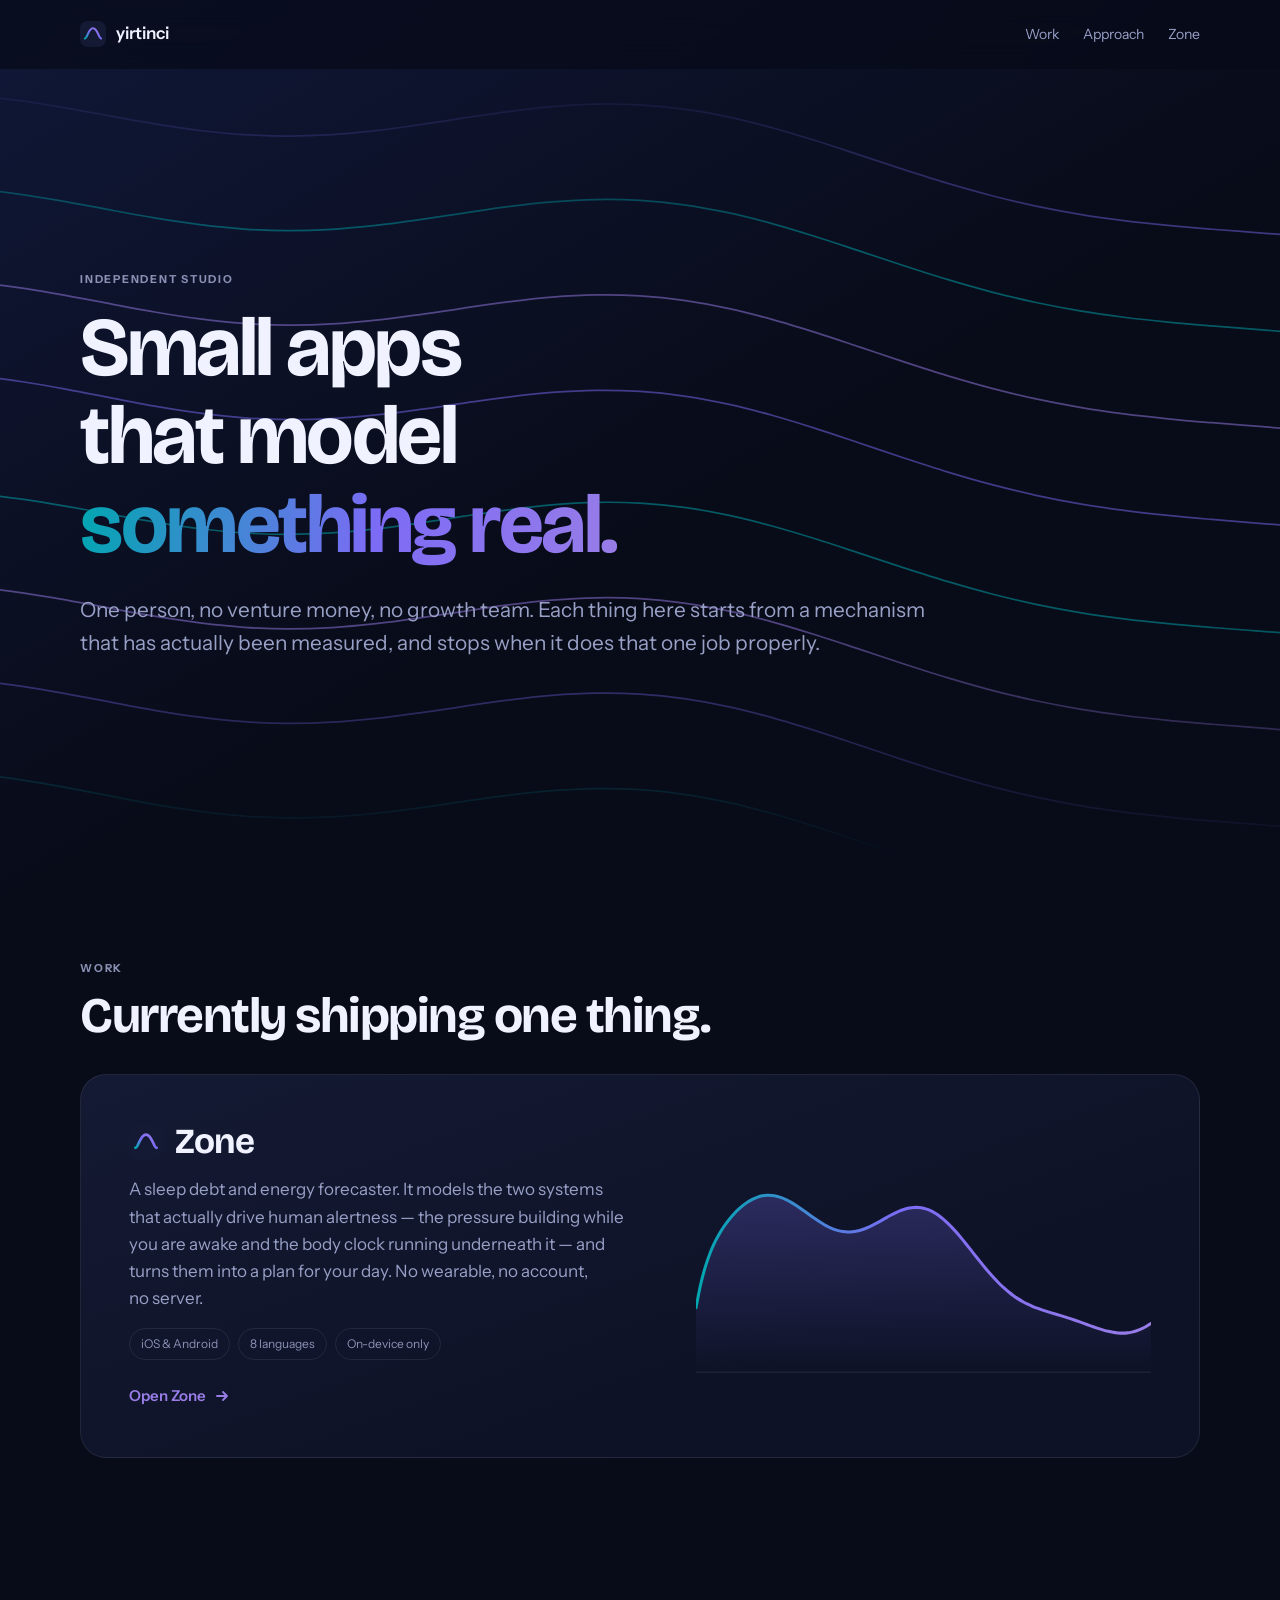
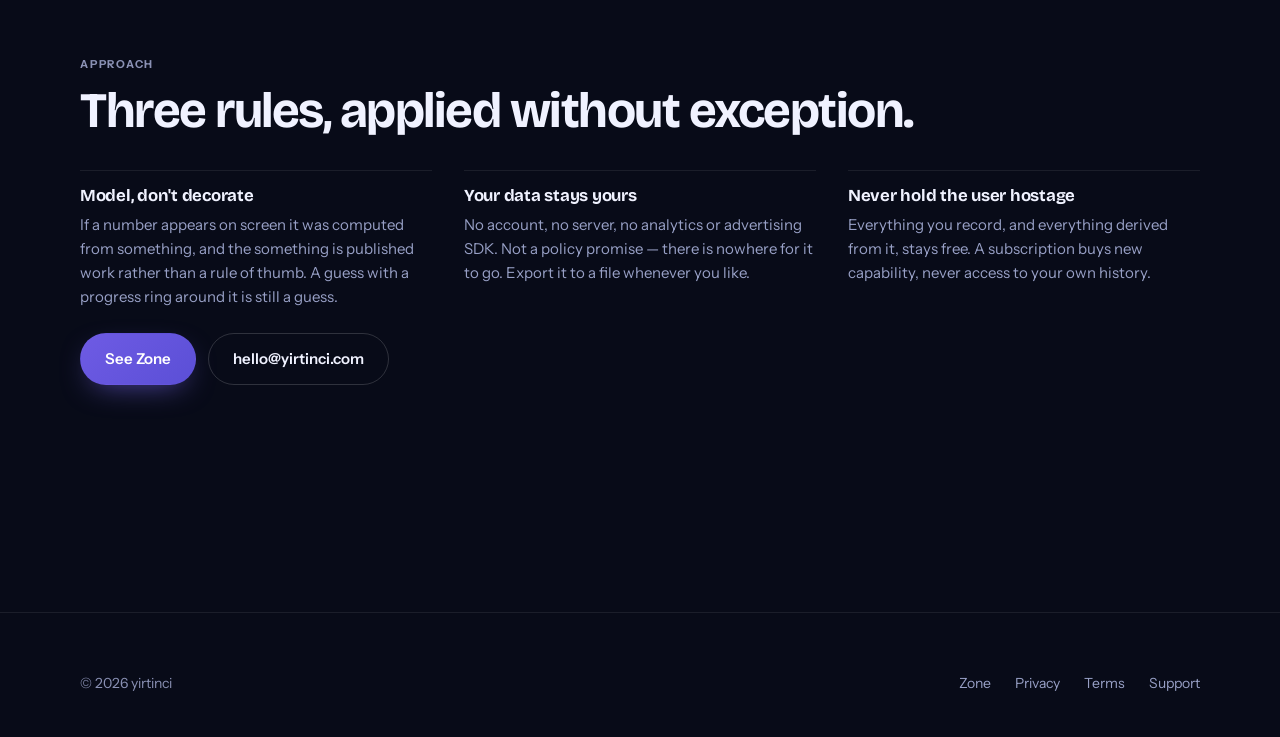
==== index.html @ d41a11e0 "Add files via upload" ====
<!doctype html>
<html lang="en">
  <head>
    <meta charset="utf-8" />
    <meta name="viewport" content="width=device-width, initial-scale=1, viewport-fit=cover" />
    <title>yirtinci</title>
    <meta
      name="description"
      content="A one-person studio building small, precise apps that model something real. Currently: Zone, a sleep debt and energy forecaster."
    />
    <meta name="theme-color" content="#080b18" />
    <link rel="canonical" href="https://yirtinci.com/" />

    <meta property="og:type" content="website" />
    <meta property="og:title" content="yirtinci" />
    <meta
      property="og:description"
      content="Small, precise apps that model something real. Currently: Zone."
    />
    <meta property="og:url" content="https://yirtinci.com/" />
    <meta name="twitter:card" content="summary_large_image" />

    <link rel="icon" href="/assets/zone-mark.svg" type="image/svg+xml" />
    <link rel="preconnect" href="https://fonts.googleapis.com" />
    <link rel="preconnect" href="https://fonts.gstatic.com" crossorigin />
    <link
      href="https://fonts.googleapis.com/css2?family=Bricolage+Grotesque:opsz,wght@12..96,600;12..96,700;12..96,800&family=Instrument+Sans:wght@400;500;600;700&display=swap"
      rel="stylesheet"
    />
    <link rel="stylesheet" href="/assets/base.css" />

    <style>
      /* The studio page is deliberately quieter than the product page. It has
         one job — say what this is and hand you to Zone — so it holds a single
         slow-moving idea rather than competing for attention. */

      .lead {
        position: relative;
        min-height: min(88svh, 820px);
        display: flex;
        flex-direction: column;
        justify-content: center;
        padding-block: var(--s-4xl);
      }
      .lead h1 {
        max-width: 15ch;
      }
      .lead h1 em {
        font-style: normal;
        background: linear-gradient(100deg, var(--teal), var(--primary) 55%, var(--violet));
        -webkit-background-clip: text;
        background-clip: text;
        color: transparent;
      }
      .lead .lede {
        margin-top: var(--s-xl);
      }

      /* A slow field of the same curve mathematics, drifting behind the page.
         It is the studio's one ornament and it is the product's own subject. */
      .field {
        position: absolute;
        inset: 0;
        z-index: -1;
        overflow: hidden;
        pointer-events: none;
        mask-image: linear-gradient(180deg, transparent, #000 22%, #000 70%, transparent);
        -webkit-mask-image: linear-gradient(180deg, transparent, #000 22%, #000 70%, transparent);
      }
      .field svg {
        position: absolute;
        left: 50%;
        top: 50%;
        width: 165vw;
        height: 105%;
        transform: translate(-50%, -50%);
      }
      .field path {
        fill: none;
        stroke-width: 1.15;
        opacity: 0.5;
      }

      /* --- work ------------------------------------------------------------ */

      section {
        padding-block: clamp(var(--s-4xl), 11vh, 130px);
      }
      .head {
        margin-bottom: var(--s-2xl);
      }
      .head h2 {
        margin-top: var(--s-md);
      }

      .work {
        display: block;
        text-decoration: none;
        border: 1px solid var(--line);
        border-radius: var(--r-xl);
        padding: clamp(var(--s-xl), 4vw, var(--s-3xl));
        background: linear-gradient(160deg, var(--surface), var(--bg-soft) 70%);
        position: relative;
        overflow: hidden;
        transition: border-color 0.35s var(--ease), transform 0.35s var(--ease);
      }
      .work:hover,
      .work:focus-visible {
        border-color: color-mix(in srgb, var(--primary) 55%, transparent);
        transform: translateY(-3px);
      }
      .work__grid {
        display: grid;
        gap: var(--s-2xl);
        grid-template-columns: minmax(0, 1fr) minmax(0, 0.85fr);
        align-items: center;
      }
      @media (max-width: 780px) {
        .work__grid {
          grid-template-columns: 1fr;
        }
      }
      .work__title {
        display: flex;
        align-items: center;
        gap: var(--s-md);
        margin-bottom: var(--s-lg);
      }
      .work__title h3 {
        font-size: clamp(1.6rem, 3.4vw, 2.2rem);
        letter-spacing: -0.03em;
      }
      .work p {
        color: var(--muted);
        max-width: 46ch;
      }
      .work__meta {
        display: flex;
        flex-wrap: wrap;
        gap: var(--s-sm);
        margin-top: var(--s-lg);
      }
      .work__meta span {
        font-size: 12px;
        padding: 5px 11px;
        border-radius: var(--r-pill);
        border: 1px solid var(--line);
        color: var(--faint);
      }
      .work__go {
        display: inline-flex;
        align-items: center;
        gap: 8px;
        margin-top: var(--s-xl);
        font-weight: 600;
        font-size: 15px;
        color: var(--violet);
      }
      .work__go svg {
        transition: transform 0.3s var(--ease);
      }
      .work:hover .work__go svg,
      .work:focus-visible .work__go svg {
        transform: translateX(4px);
      }
      .work__art svg {
        display: block;
        width: 100%;
        height: auto;
      }

      /* --- principles ------------------------------------------------------ */

      .principles {
        display: grid;
        gap: var(--s-xl) var(--s-2xl);
        grid-template-columns: repeat(auto-fit, minmax(250px, 1fr));
      }
      .principle {
        border-top: 1px solid var(--line);
        padding-top: var(--s-lg);
      }
      .principle h3 {
        font-size: 1.05rem;
        margin-bottom: var(--s-sm);
      }
      .principle p {
        color: var(--muted);
        font-size: 15px;
      }

      .contact {
        display: flex;
        flex-wrap: wrap;
        gap: var(--s-md);
        margin-top: var(--s-xl);
      }
    </style>
  </head>

  <body>
    <a class="skip" href="#main">Skip to content</a>
    <header class="nav" id="nav">
      <div class="wrap nav__in">
        <a class="brand" href="/">
          <svg class="brand__mark" viewBox="0 0 32 32" aria-hidden="true">
            <defs>
              <linearGradient id="bm" x1="0" y1="1" x2="1" y2="0">
                <stop offset="0" stop-color="#00A7AF" />
                <stop offset="0.5" stop-color="#7C6BF5" />
                <stop offset="1" stop-color="#987DE7" />
              </linearGradient>
            </defs>
            <rect width="32" height="32" rx="9" fill="#141A33" />
            <path d="M6 21.5C9 21.5 10.2 9 16 9c5.8 0 7 12.5 10 12.5" fill="none" stroke="url(#bm)" stroke-width="2.6" stroke-linecap="round" />
          </svg>
          <span>yirtinci</span>
        </a>
        <nav class="nav__links" aria-label="Sections">
          <a href="#work">Work</a>
          <a href="#how">Approach</a>
          <a href="/zone/">Zone</a>
        </nav>
      </div>
    </header>

    <main id="main">
      <section class="lead">
        <div class="field" aria-hidden="true" id="field"></div>
        <div class="wrap">
          <p class="eyebrow">Independent studio</p>
          <h1 style="margin-top: var(--s-lg)">
            Small apps that model <em>something real.</em>
          </h1>
          <p class="lede">
            One person, no venture money, no growth team. Each thing here starts from a mechanism
            that has actually been measured, and stops when it does that one job properly.
          </p>
        </div>
      </section>

      <section id="work">
        <div class="wrap">
          <div class="head reveal">
            <p class="eyebrow">Work</p>
            <h2>Currently shipping one thing.</h2>
          </div>

          <a class="work reveal" href="/zone/">
            <div class="work__grid">
              <div>
                <div class="work__title">
                  <svg width="34" height="34" viewBox="0 0 32 32" aria-hidden="true">
                    <defs>
                      <linearGradient id="wm" x1="0" y1="1" x2="1" y2="0">
                        <stop offset="0" stop-color="#00A7AF" />
                        <stop offset="0.5" stop-color="#7C6BF5" />
                        <stop offset="1" stop-color="#987DE7" />
                      </linearGradient>
                    </defs>
                    <rect width="32" height="32" rx="9" fill="#141A33" />
                    <path d="M6 21.5C9 21.5 10.2 9 16 9c5.8 0 7 12.5 10 12.5" fill="none" stroke="url(#wm)" stroke-width="2.6" stroke-linecap="round" />
                  </svg>
                  <h3>Zone</h3>
                </div>
                <p>
                  A sleep debt and energy forecaster. It models the two systems that actually drive
                  human alertness — the pressure building while you are awake and the body clock
                  running underneath it — and turns them into a plan for your day. No wearable, no
                  account, no server.
                </p>
                <div class="work__meta">
                  <span>iOS &amp; Android</span>
                  <span>8 languages</span>
                  <span>On-device only</span>
                </div>
                <span class="work__go">
                  Open Zone
                  <svg width="16" height="16" viewBox="0 0 16 16" fill="none" aria-hidden="true">
                    <path d="M3 8h10M9 4l4 4-4 4" stroke="currentColor" stroke-width="1.8" stroke-linecap="round" stroke-linejoin="round" />
                  </svg>
                </span>
              </div>
              <div class="work__art" id="workArt" aria-hidden="true"></div>
            </div>
          </a>
        </div>
      </section>

      <section id="how">
        <div class="wrap">
          <div class="head reveal">
            <p class="eyebrow">Approach</p>
            <h2>Three rules, applied without exception.</h2>
          </div>
          <div class="principles">
            <div class="principle reveal">
              <h3>Model, don't decorate</h3>
              <p>
                If a number appears on screen it was computed from something, and the something is
                published work rather than a rule of thumb. A guess with a progress ring around it is
                still a guess.
              </p>
            </div>
            <div class="principle reveal" style="--d: 90ms">
              <h3>Your data stays yours</h3>
              <p>
                No account, no server, no analytics or advertising SDK. Not a policy promise — there
                is nowhere for it to go. Export it to a file whenever you like.
              </p>
            </div>
            <div class="principle reveal" style="--d: 180ms">
              <h3>Never hold the user hostage</h3>
              <p>
                Everything you record, and everything derived from it, stays free. A subscription
                buys new capability, never access to your own history.
              </p>
            </div>
          </div>

          <div class="contact reveal" style="--d: 240ms">
            <a class="btn btn--primary" href="/zone/">See Zone</a>
            <a class="btn btn--quiet" href="mailto:hello@yirtinci.com">hello@yirtinci.com</a>
          </div>
        </div>
      </section>
    </main>

    <footer class="footer">
      <div class="wrap footer__row">
        <p>© <span id="year">2026</span> yirtinci</p>
        <nav aria-label="Links" style="display: flex; gap: var(--s-xl); flex-wrap: wrap">
          <a href="/zone/">Zone</a>
          <a href="/zone/privacy.html">Privacy</a>
          <a href="/zone/terms.html">Terms</a>
          <a href="mailto:support@yirtinci.com">Support</a>
        </nav>
      </div>
    </footer>

    <script type="module">
      import { forecast, smoothPath } from '/assets/forecast.js';

      const reduced = matchMedia('(prefers-reduced-motion: reduce)').matches;
      const NS = 'http://www.w3.org/2000/svg';
      const el = (n, a = {}) => {
        const e = document.createElementNS(NS, n);
        for (const [k, v] of Object.entries(a)) e.setAttribute(k, v);
        return e;
      };
      document.getElementById('year').textContent = String(new Date().getFullYear());

      /* --- the drifting field ---------------------------------------------
         Nine real forecasts, one per wake hour from 04:00 to 12:00. The field
         is not an abstract pattern: it is what the studio's only product
         computes, for nine different people. */
      function field() {
        const host = document.getElementById('field');
        const W = 1400;
        const H = 700;
        const svg = el('svg', { viewBox: `0 0 ${W} ${H}`, preserveAspectRatio: 'xMidYMid slice' });

        for (let i = 0; i < 9; i++) {
          const wake = 4 + i;
          const { points } = forecast({ wakeHour: wake, sleepHours: 6.5 + (i % 4) * 0.5, step: 0.5 });
          const yOff = 70 + i * 66;
          const xy = points.map((p) => ({
            x: (p.t / 24) * W,
            y: yOff + (1 - p.v / 100) * 150,
          }));
          const path = el('path', {
            d: smoothPath(xy),
            stroke: i % 3 === 0 ? '#7C6BF5' : i % 3 === 1 ? '#00A7AF' : '#987DE7',
            opacity: 0.34 - Math.abs(i - 4) * 0.03,
          });
          svg.appendChild(path);

          if (!reduced) {
            const len = path.getTotalLength();
            path.style.strokeDasharray = `${len}`;
            path.style.strokeDashoffset = `${len}`;
            path.style.transition = `stroke-dashoffset 2.6s var(--ease) ${i * 110}ms`;
            requestAnimationFrame(() => {
              path.style.strokeDashoffset = '0';
            });
          }
        }
        host.appendChild(svg);
      }

      /* --- the card's artwork: one clean curve ----------------------------- */
      function art() {
        const host = document.getElementById('workArt');
        const W = 420;
        const H = 240;
        const { points } = forecast({ wakeHour: 7, sleepHours: 7.5 });
        const svg = el('svg', { viewBox: `0 0 ${W} ${H}` });
        const defs = el('defs');
        defs.innerHTML = `
          <linearGradient id="al" x1="0" y1="0" x2="1" y2="0">
            <stop offset="0" stop-color="#00A7AF"/><stop offset="0.45" stop-color="#7C6BF5"/><stop offset="1" stop-color="#987DE7"/>
          </linearGradient>
          <linearGradient id="af" x1="0" y1="0" x2="0" y2="1">
            <stop offset="0" stop-color="#7C6BF5" stop-opacity="0.26"/><stop offset="1" stop-color="#7C6BF5" stop-opacity="0"/>
          </linearGradient>`;
        svg.appendChild(defs);

        const xy = points.map((p) => ({ x: (p.t / 24) * W, y: 26 + (1 - p.v / 100) * (H - 70) }));
        const d = smoothPath(xy);
        svg.appendChild(el('path', { d: `${d} L ${W} ${H - 22} L 0 ${H - 22} Z`, fill: 'url(#af)' }));
        svg.appendChild(el('path', { d, fill: 'none', stroke: 'url(#al)', 'stroke-width': 2.8, 'stroke-linecap': 'round' }));
        svg.appendChild(el('line', { x1: 0, y1: H - 22, x2: W, y2: H - 22, stroke: 'rgba(255,255,255,0.08)' }));
        host.appendChild(svg);
      }

      function reveals() {
        const io = new IntersectionObserver(
          (entries) => {
            for (const e of entries)
              if (e.isIntersecting) {
                e.target.classList.add('is-in');
                io.unobserve(e.target);
              }
          },
          { threshold: 0.15, rootMargin: '0px 0px -8% 0px' },
        );
        document.querySelectorAll('.reveal').forEach((n) => io.observe(n));

        const nav = document.getElementById('nav');
        const onScroll = () => nav.setAttribute('data-scrolled', String(window.scrollY > 8));
        onScroll();
        addEventListener('scroll', onScroll, { passive: true });
      }

      field();
      art();
      reveals();
    </script>
  </body>
</html>
---- assets/base.css ----
/* -----------------------------------------------------------------------------
   yirtinci.com — shared foundation

   The palette is not a web palette. It is lifted verbatim from the app's dark
   theme, which was computed in OKLCH rather than picked: every accent clears
   4.5:1 against every surface it lands on, and the four sleep-stage colours are
   separated by at least ΔE 8 under all three common colour-vision deficiencies.
   Keeping the site on the same values means the marketing page and the product
   are demonstrably the same object, and it means the contrast work is already
   done.
   -------------------------------------------------------------------------- */

:root {
  /* surfaces */
  --bg: #080b18;
  --bg-soft: #0d1226;
  --surface: #141a33;
  --surface-high: #1c2342;
  --ambient: #101838;

  /* ink */
  --text: #f0f2ff;
  --muted: #98a0c6;
  --faint: #8a91b4;

  /* accents */
  --primary: #7c6bf5;
  --primary-deep: #5b4fd6;
  --primary-button: #6e5be4;
  --violet: #987de7;
  --indigo: #6375f2;
  --teal: #00a7af;
  --sun: #b09018;
  --amber: #cf7210;
  --rose: #f2555a;
  --mint: #3cac56;

  --line: rgba(255, 255, 255, 0.08);
  --line-strong: rgba(255, 255, 255, 0.16);

  /* the app's spacing scale */
  --s-xs: 4px;
  --s-sm: 8px;
  --s-md: 12px;
  --s-lg: 16px;
  --s-xl: 24px;
  --s-2xl: 32px;
  --s-3xl: 48px;
  --s-4xl: 80px;
  --s-5xl: 128px;

  --r-sm: 8px;
  --r-md: 12px;
  --r-lg: 18px;
  --r-xl: 26px;
  --r-pill: 999px;

  --page: 1120px;
  --ease: cubic-bezier(0.22, 1, 0.36, 1);
}

*,
*::before,
*::after {
  box-sizing: border-box;
}

html {
  -webkit-text-size-adjust: 100%;
  scroll-behavior: smooth;
}

body {
  margin: 0;
  background: var(--bg);
  color: var(--text);
  font-family: 'Instrument Sans', ui-sans-serif, system-ui, -apple-system, 'Segoe UI', sans-serif;
  font-size: 17px;
  line-height: 1.6;
  -webkit-font-smoothing: antialiased;
  text-rendering: optimizeLegibility;
  overflow-x: hidden;
}

/* The ambient wash the app paints behind every screen. */
body::before {
  content: '';
  position: fixed;
  inset: 0;
  background: linear-gradient(150deg, var(--ambient) 0%, var(--bg) 55%);
  z-index: -1;
  pointer-events: none;
}

h1,
h2,
h3 {
  font-family: 'Bricolage Grotesque', 'Instrument Sans', ui-sans-serif, system-ui, sans-serif;
  font-weight: 700;
  line-height: 1.06;
  letter-spacing: -0.03em;
  margin: 0;
  text-wrap: balance;
}

h1 {
  font-size: clamp(2.6rem, 7.2vw, 5.2rem);
}
h2 {
  font-size: clamp(1.9rem, 4.2vw, 3.1rem);
}
h3 {
  font-size: clamp(1.15rem, 2vw, 1.4rem);
  letter-spacing: -0.015em;
}

p {
  margin: 0;
  text-wrap: pretty;
}

a {
  color: inherit;
}

/* Numbers are data here, not decoration: line them up. */
.tabular {
  font-variant-numeric: tabular-nums;
  font-feature-settings: 'tnum' 1;
}

.wrap {
  width: min(100% - 2 * var(--s-xl), var(--page));
  margin-inline: auto;
}

.eyebrow {
  font-size: 11px;
  font-weight: 700;
  letter-spacing: 0.16em;
  text-transform: uppercase;
  color: var(--faint);
  margin: 0;
}

.lede {
  font-size: clamp(1.05rem, 1.7vw, 1.3rem);
  color: var(--muted);
  max-width: 62ch;
}

/* A skip link that is invisible until focused, and unmissable once it is.
   Parking it off-screen with no focus style, as it was, means a keyboard user
   tabs onto a control they cannot see -- worse than not having one. */
.skip {
  position: absolute;
  left: var(--s-lg);
  top: -80px;
  z-index: 100;
  display: inline-flex;
  align-items: center;
  min-height: 44px;
  padding: 0 var(--s-lg);
  border-radius: var(--r-pill);
  background: var(--surface-high);
  border: 1px solid var(--primary);
  color: var(--text);
  font-size: 14px;
  font-weight: 600;
  text-decoration: none;
  transition: top 0.2s var(--ease);
}
.skip:focus-visible {
  top: var(--s-md);
}

/* --- site chrome ---------------------------------------------------------- */

.nav {
  position: sticky;
  top: 0;
  z-index: 40;
  backdrop-filter: blur(14px);
  -webkit-backdrop-filter: blur(14px);
  background: color-mix(in srgb, var(--bg) 72%, transparent);
  border-bottom: 1px solid transparent;
  transition: border-color 0.3s var(--ease), background 0.3s var(--ease);
}
.nav[data-scrolled='true'] {
  border-bottom-color: var(--line);
}
.nav__in {
  display: flex;
  align-items: center;
  justify-content: space-between;
  gap: var(--s-lg);
  height: 68px;
}
.nav__links {
  display: flex;
  align-items: center;
  gap: var(--s-xl);
  font-size: 14px;
}
/* 44pt is the floor on a touch screen, and a nav link that is 38 tall is a
   link people miss. Padding rather than height keeps the row visually the same. */
.nav__links a {
  color: var(--muted);
  text-decoration: none;
  transition: color 0.2s var(--ease);
  display: inline-flex;
  align-items: center;
  min-height: 44px;
}
.nav__links a:hover,
.nav__links a:focus-visible {
  color: var(--text);
}

.brand {
  display: inline-flex;
  align-items: center;
  min-height: 44px;
  gap: 10px;
  text-decoration: none;
  font-weight: 600;
  letter-spacing: -0.01em;
}
.brand__mark {
  display: block;
  width: 26px;
  height: 26px;
  flex: none;
}

.footer {
  border-top: 1px solid var(--line);
  padding: var(--s-3xl) 0 var(--s-2xl);
  margin-top: var(--s-5xl);
  color: var(--faint);
  font-size: 14px;
}
.footer a {
  color: var(--muted);
  text-decoration: none;
  display: inline-flex;
  align-items: center;
  min-height: 44px;
}
.footer a:hover,
.footer a:focus-visible {
  color: var(--text);
  text-decoration: underline;
  text-underline-offset: 3px;
}
.footer__row {
  display: flex;
  flex-wrap: wrap;
  gap: var(--s-lg) var(--s-xl);
  align-items: baseline;
  justify-content: space-between;
}

/* --- buttons -------------------------------------------------------------- */

.btn {
  display: inline-flex;
  align-items: center;
  justify-content: center;
  gap: var(--s-sm);
  min-height: 52px;
  padding: 0 var(--s-xl);
  border-radius: var(--r-pill);
  border: 1px solid transparent;
  font: inherit;
  font-size: 15px;
  font-weight: 600;
  text-decoration: none;
  cursor: pointer;
  transition: transform 0.25s var(--ease), box-shadow 0.25s var(--ease),
    background 0.25s var(--ease), border-color 0.25s var(--ease);
}
.btn--primary {
  /* Same gradient and same white ink as the app's primary button, tuned so the
     label clears 4.5:1 at both stops rather than only at the deep end. */
  background: linear-gradient(135deg, var(--primary-button), var(--primary-deep));
  color: #fff;
  box-shadow: 0 10px 30px -12px rgba(124, 107, 245, 0.7);
}
.btn--primary:hover,
.btn--primary:focus-visible {
  transform: translateY(-2px);
  box-shadow: 0 18px 40px -14px rgba(124, 107, 245, 0.85);
}
.btn--quiet {
  background: transparent;
  border-color: var(--line-strong);
  color: var(--text);
}
.btn--quiet:hover,
.btn--quiet:focus-visible {
  border-color: var(--primary);
  transform: translateY(-2px);
}

:focus-visible {
  outline: 2px solid var(--primary);
  outline-offset: 3px;
  border-radius: 4px;
}

/* --- cards ---------------------------------------------------------------- */

.card {
  background: var(--surface);
  border: 1px solid var(--line);
  border-radius: var(--r-lg);
  padding: var(--s-xl);
}

/* --- reveal --------------------------------------------------------------- */

.reveal {
  opacity: 0;
  transform: translateY(18px);
  transition: opacity 0.75s var(--ease), transform 0.75s var(--ease);
  transition-delay: var(--d, 0ms);
}
.reveal.is-in {
  opacity: 1;
  transform: none;
}

/* --- prose (legal pages) -------------------------------------------------- */

.prose {
  max-width: 68ch;
}
.prose h2 {
  font-size: clamp(1.4rem, 2.6vw, 1.9rem);
  margin: var(--s-3xl) 0 var(--s-md);
}
.prose h3 {
  margin: var(--s-xl) 0 var(--s-sm);
}
.prose p,
.prose li {
  color: var(--muted);
  margin-bottom: var(--s-md);
}
.prose ul {
  padding-left: 1.2em;
  margin: 0 0 var(--s-lg);
}
.prose strong {
  color: var(--text);
  font-weight: 600;
}
.prose a {
  color: var(--violet);
  text-underline-offset: 3px;
}

/* --- motion --------------------------------------------------------------- */

/* WCAG 2.3.3. The app honours the same setting; a marketing page that ignores
   it while the product respects it would be saying two different things. */
@media (prefers-reduced-motion: reduce) {
  html {
    scroll-behavior: auto;
  }
  *,
  *::before,
  *::after {
    animation-duration: 0.001ms !important;
    animation-iteration-count: 1 !important;
    transition-duration: 0.001ms !important;
  }
  .reveal {
    opacity: 1;
    transform: none;
  }
}
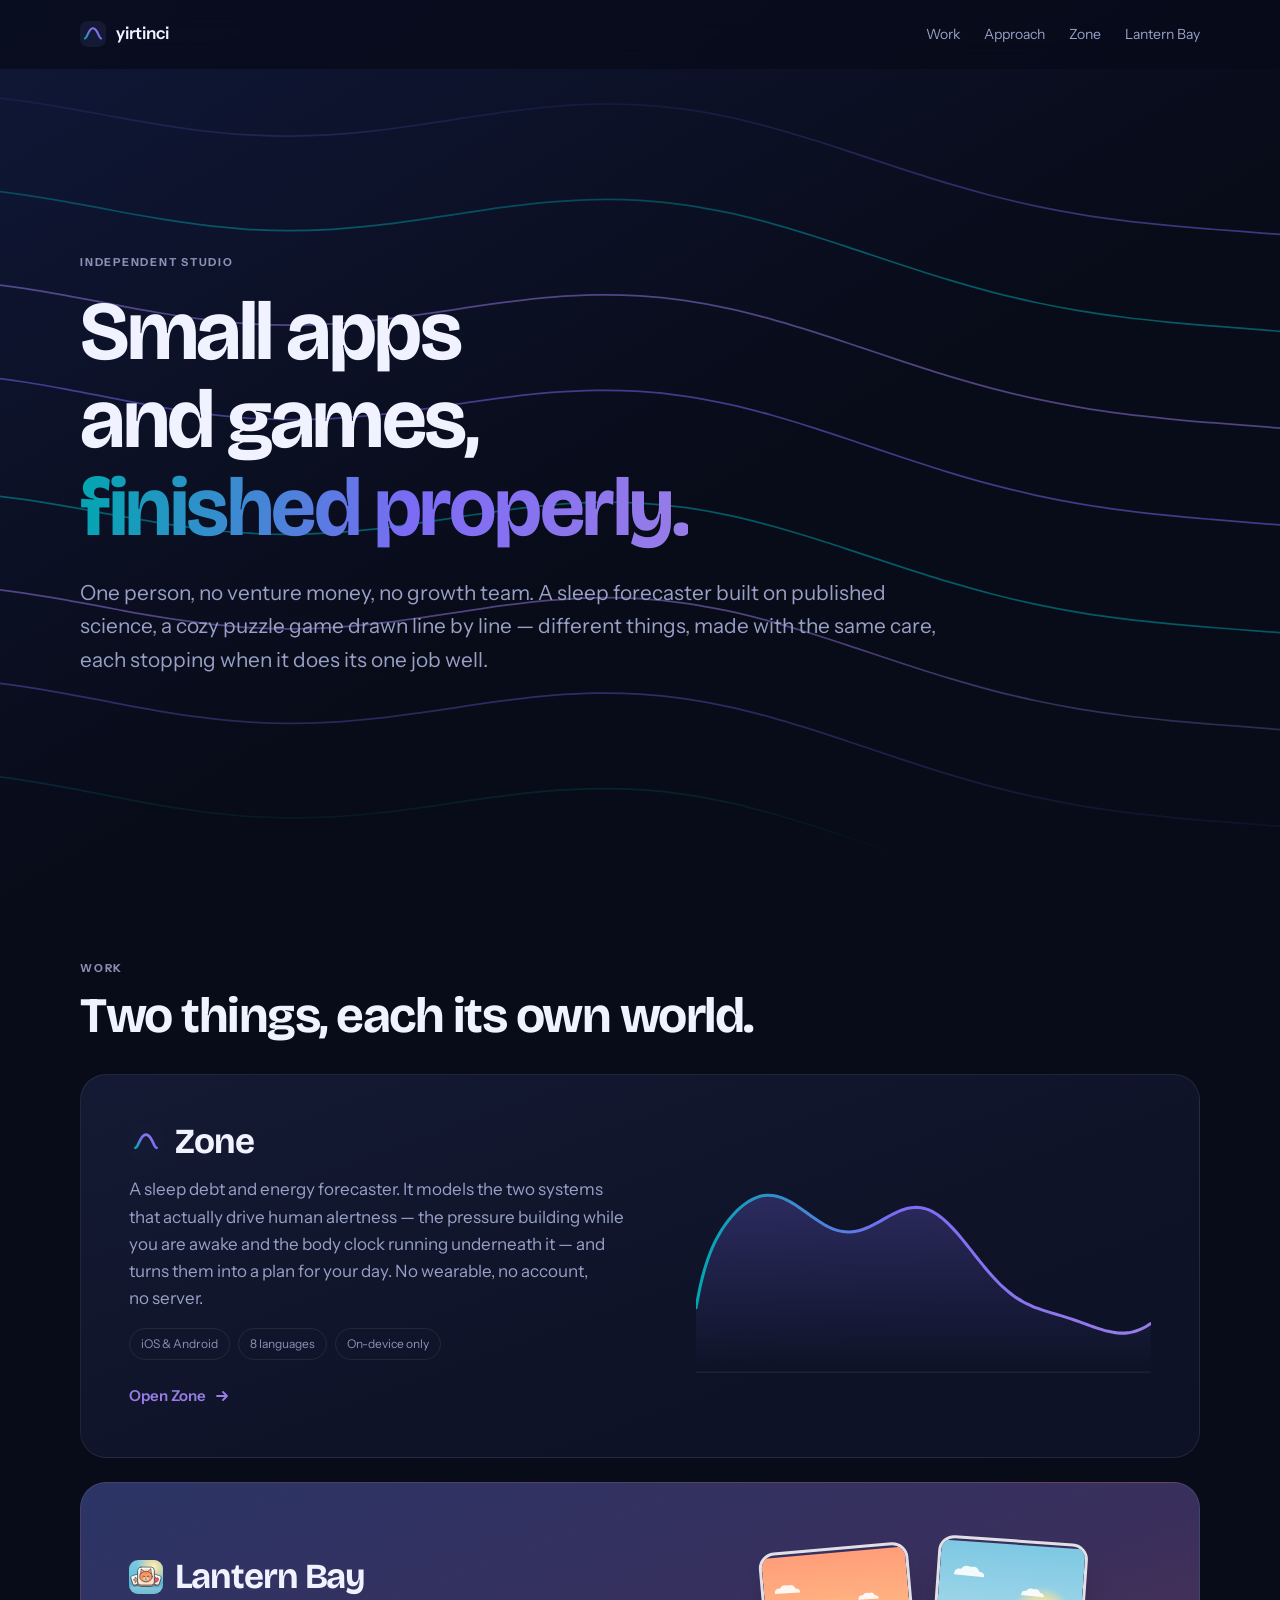
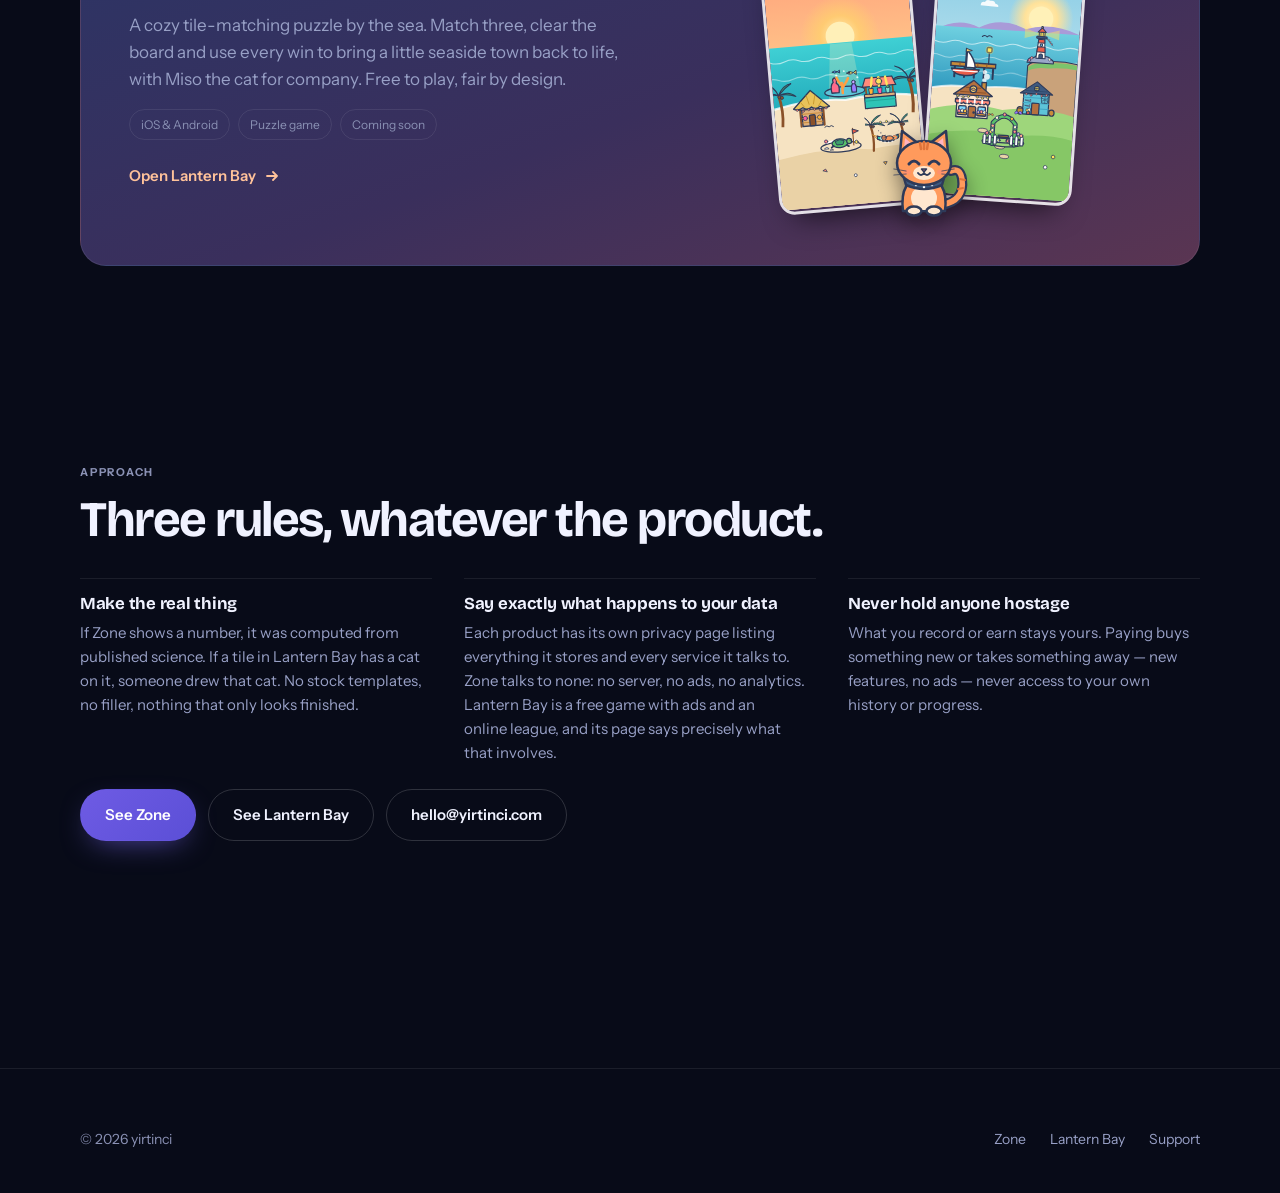
==== commit 511cae7b: "Add Lantern Bay pages and make the homepage studio-wide - /lanternbay/: product page in the game's o" ====
--- a/index.html
+++ b/index.html
@@ -6,7 +6,7 @@
     <title>yirtinci</title>
     <meta
       name="description"
-      content="A one-person studio building small, precise apps that model something real. Currently: Zone, a sleep debt and energy forecaster."
+      content="A one-person studio making small, carefully finished apps and games. Zone, a sleep debt and energy forecaster, and Lantern Bay, a cozy tile-matching puzzle."
     />
     <meta name="theme-color" content="#080b18" />
     <link rel="canonical" href="https://yirtinci.com/" />
@@ -15,7 +15,7 @@
     <meta property="og:title" content="yirtinci" />
     <meta
       property="og:description"
-      content="Small, precise apps that model something real. Currently: Zone."
+      content="Small apps and games, finished properly. Zone and Lantern Bay."
     />
     <meta property="og:url" content="https://yirtinci.com/" />
     <meta name="twitter:card" content="summary_large_image" />
@@ -30,9 +30,10 @@
     <link rel="stylesheet" href="/assets/base.css" />
 
     <style>
-      /* The studio page is deliberately quieter than the product page. It has
-         one job — say what this is and hand you to Zone — so it holds a single
-         slow-moving idea rather than competing for attention. */
+      /* The studio page is deliberately quieter than the product pages. It has
+         one job — say what this is and hand you to a product — so it holds a
+         single slow-moving idea rather than competing for attention. Each
+         product page then speaks in its own colours. */
 
       .lead {
         position: relative;
@@ -56,8 +57,8 @@
         margin-top: var(--s-xl);
       }
 
-      /* A slow field of the same curve mathematics, drifting behind the page.
-         It is the studio's one ornament and it is the product's own subject. */
+      /* A slow field of Zone's curve mathematics, drifting behind the page.
+         It is the studio's one ornament. */
       .field {
         position: absolute;
         inset: 0;
@@ -167,6 +168,67 @@
         display: block;
         width: 100%;
         height: auto;
+      }
+
+      /* Two products plus two sections no longer fit a phone's nav row; the
+         product links stay, the in-page ones are a scroll away anyway. */
+      .nav__links a {
+        white-space: nowrap;
+      }
+      @media (max-width: 560px) {
+        .nav__links a[href^='#'] {
+          display: none;
+        }
+      }
+
+      .work + .work {
+        margin-top: var(--s-xl);
+      }
+      /* Lantern Bay's card borrows its sunset from the game, so the two
+         products read as different worlds from the same hand. */
+      .work--bay {
+        background: linear-gradient(160deg, #2b3566, #3a2f5c 55%, #5a3552);
+      }
+      .work--bay:hover,
+      .work--bay:focus-visible {
+        border-color: color-mix(in srgb, #ffb27a 60%, transparent);
+      }
+      .work--bay .work__go {
+        color: #ffc29a;
+      }
+      .work__art--bay {
+        position: relative;
+        display: flex;
+        justify-content: center;
+        gap: var(--s-md);
+        padding-block: var(--s-sm) var(--s-lg);
+      }
+      .work__art--bay img {
+        width: 38%;
+        max-width: 150px;
+        aspect-ratio: 400 / 700;
+        border-radius: 16px;
+        border: 3px solid rgba(255, 255, 255, 0.85);
+        box-shadow: 0 18px 30px -16px rgba(0, 0, 0, 0.7);
+      }
+      .work__art--bay img:first-child {
+        transform: rotate(-5deg) translateY(8px);
+      }
+      .work__art--bay img:nth-child(2) {
+        transform: rotate(4deg);
+      }
+      .work__art--bay .bay-miso {
+        position: absolute;
+        width: 26%;
+        max-width: 100px;
+        aspect-ratio: 1;
+        border: 0;
+        border-radius: 0;
+        box-shadow: none;
+        left: 50%;
+        bottom: -6px;
+        transform: translateX(-50%);
+        filter: drop-shadow(0 8px 10px rgba(0, 0, 0, 0.45));
       }
 
       /* --- principles ------------------------------------------------------ */
@@ -220,6 +282,7 @@
           <a href="#work">Work</a>
           <a href="#how">Approach</a>
           <a href="/zone/">Zone</a>
+          <a href="/lanternbay/">Lantern Bay</a>
         </nav>
       </div>
     </header>
@@ -230,11 +293,12 @@
         <div class="wrap">
           <p class="eyebrow">Independent studio</p>
           <h1 style="margin-top: var(--s-lg)">
-            Small apps that model <em>something real.</em>
+            Small apps and games, <em>finished properly.</em>
           </h1>
           <p class="lede">
-            One person, no venture money, no growth team. Each thing here starts from a mechanism
-            that has actually been measured, and stops when it does that one job properly.
+            One person, no venture money, no growth team. A sleep forecaster built on published
+            science, a cozy puzzle game drawn line by line — different things, made with the same care,
+            each stopping when it does its one job well.
           </p>
         </div>
       </section>
@@ -243,7 +307,7 @@
         <div class="wrap">
           <div class="head reveal">
             <p class="eyebrow">Work</p>
-            <h2>Currently shipping one thing.</h2>
+            <h2>Two things, each its own world.</h2>
           </div>
 
           <a class="work reveal" href="/zone/">
@@ -284,6 +348,38 @@
               <div class="work__art" id="workArt" aria-hidden="true"></div>
             </div>
           </a>
+
+          <a class="work work--bay reveal" href="/lanternbay/" style="--d: 90ms">
+            <div class="work__grid">
+              <div>
+                <div class="work__title">
+                  <img src="/lanternbay/art/icon.svg" alt="" width="34" height="34" style="border-radius: 9px" />
+                  <h3>Lantern Bay</h3>
+                </div>
+                <p>
+                  A cozy tile-matching puzzle by the sea. Match three, clear the board and use every
+                  win to bring a little seaside town back to life, with Miso the cat for company.
+                  Free to play, fair by design.
+                </p>
+                <div class="work__meta">
+                  <span>iOS &amp; Android</span>
+                  <span>Puzzle game</span>
+                  <span>Coming soon</span>
+                </div>
+                <span class="work__go">
+                  Open Lantern Bay
+                  <svg width="16" height="16" viewBox="0 0 16 16" fill="none" aria-hidden="true">
+                    <path d="M3 8h10M9 4l4 4-4 4" stroke="currentColor" stroke-width="1.8" stroke-linecap="round" stroke-linejoin="round" />
+                  </svg>
+                </span>
+              </div>
+              <div class="work__art work__art--bay" aria-hidden="true">
+                <img src="/lanternbay/art/town-lagoon.svg" alt="" loading="lazy" />
+                <img src="/lanternbay/art/town-harbor.svg" alt="" loading="lazy" />
+                <img src="/lanternbay/art/miso.svg" alt="" loading="lazy" class="bay-miso" />
+              </div>
+            </div>
+          </a>
         </div>
       </section>
 
@@ -291,35 +387,37 @@
         <div class="wrap">
           <div class="head reveal">
             <p class="eyebrow">Approach</p>
-            <h2>Three rules, applied without exception.</h2>
+            <h2>Three rules, whatever the product.</h2>
           </div>
           <div class="principles">
             <div class="principle reveal">
-              <h3>Model, don't decorate</h3>
+              <h3>Make the real thing</h3>
               <p>
-                If a number appears on screen it was computed from something, and the something is
-                published work rather than a rule of thumb. A guess with a progress ring around it is
-                still a guess.
+                If Zone shows a number, it was computed from published science. If a tile in Lantern
+                Bay has a cat on it, someone drew that cat. No stock templates, no filler, nothing
+                that only looks finished.
               </p>
             </div>
             <div class="principle reveal" style="--d: 90ms">
-              <h3>Your data stays yours</h3>
+              <h3>Say exactly what happens to your data</h3>
               <p>
-                No account, no server, no analytics or advertising SDK. Not a policy promise — there
-                is nowhere for it to go. Export it to a file whenever you like.
+                Each product has its own privacy page listing everything it stores and every service
+                it talks to. Zone talks to none: no server, no ads, no analytics. Lantern Bay is a free
+                game with ads and an online league, and its page says precisely what that involves.
               </p>
             </div>
             <div class="principle reveal" style="--d: 180ms">
-              <h3>Never hold the user hostage</h3>
+              <h3>Never hold anyone hostage</h3>
               <p>
-                Everything you record, and everything derived from it, stays free. A subscription
-                buys new capability, never access to your own history.
+                What you record or earn stays yours. Paying buys something new or takes something away
+                — new features, no ads — never access to your own history or progress.
               </p>
             </div>
           </div>
 
           <div class="contact reveal" style="--d: 240ms">
             <a class="btn btn--primary" href="/zone/">See Zone</a>
+            <a class="btn btn--quiet" href="/lanternbay/">See Lantern Bay</a>
             <a class="btn btn--quiet" href="mailto:hello@yirtinci.com">hello@yirtinci.com</a>
           </div>
         </div>
@@ -331,8 +429,7 @@
         <p>© <span id="year">2026</span> yirtinci</p>
         <nav aria-label="Links" style="display: flex; gap: var(--s-xl); flex-wrap: wrap">
           <a href="/zone/">Zone</a>
-          <a href="/zone/privacy.html">Privacy</a>
-          <a href="/zone/terms.html">Terms</a>
+          <a href="/lanternbay/">Lantern Bay</a>
           <a href="mailto:support@yirtinci.com">Support</a>
         </nav>
       </div>
@@ -352,8 +449,8 @@
 
       /* --- the drifting field ---------------------------------------------
          Nine real forecasts, one per wake hour from 04:00 to 12:00. The field
-         is not an abstract pattern: it is what the studio's only product
-         computes, for nine different people. */
+         is not an abstract pattern: it is what Zone computes, for nine
+         different people. */
       function field() {
         const host = document.getElementById('field');
         const W = 1400;
